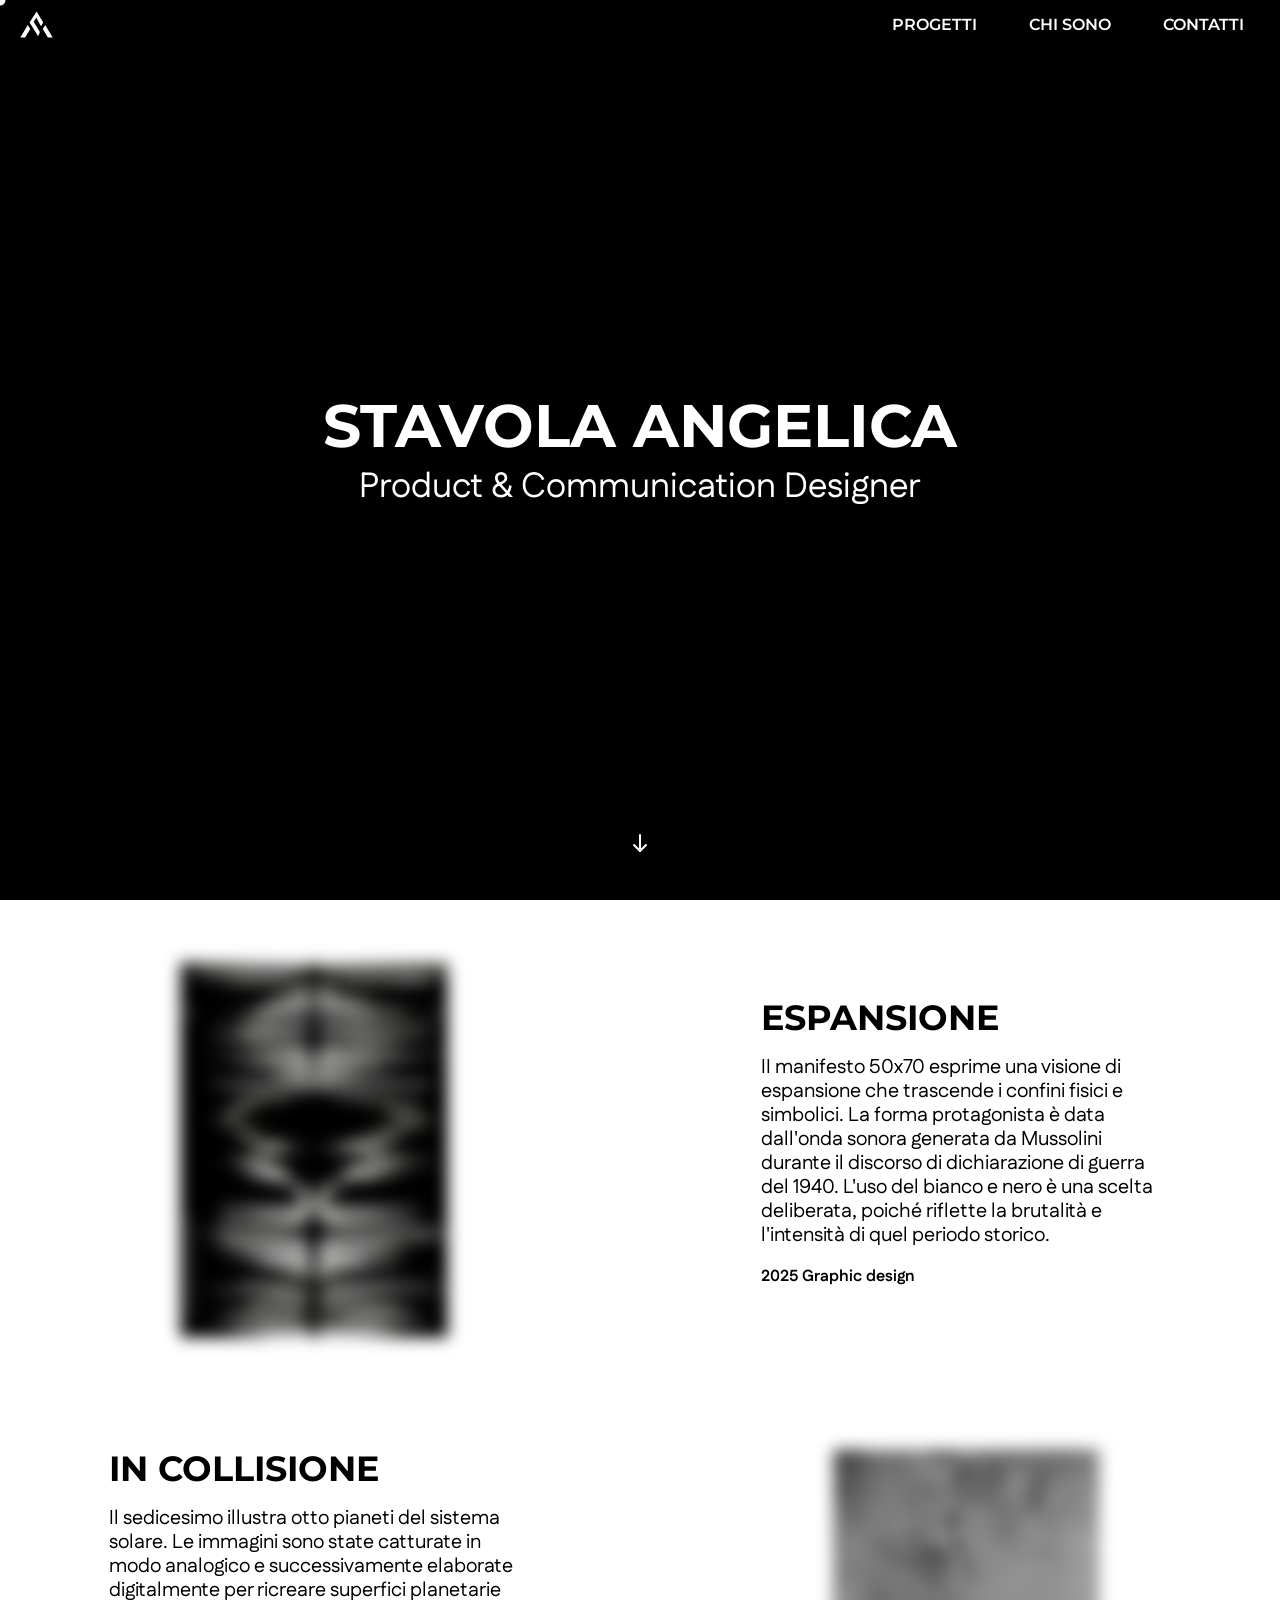
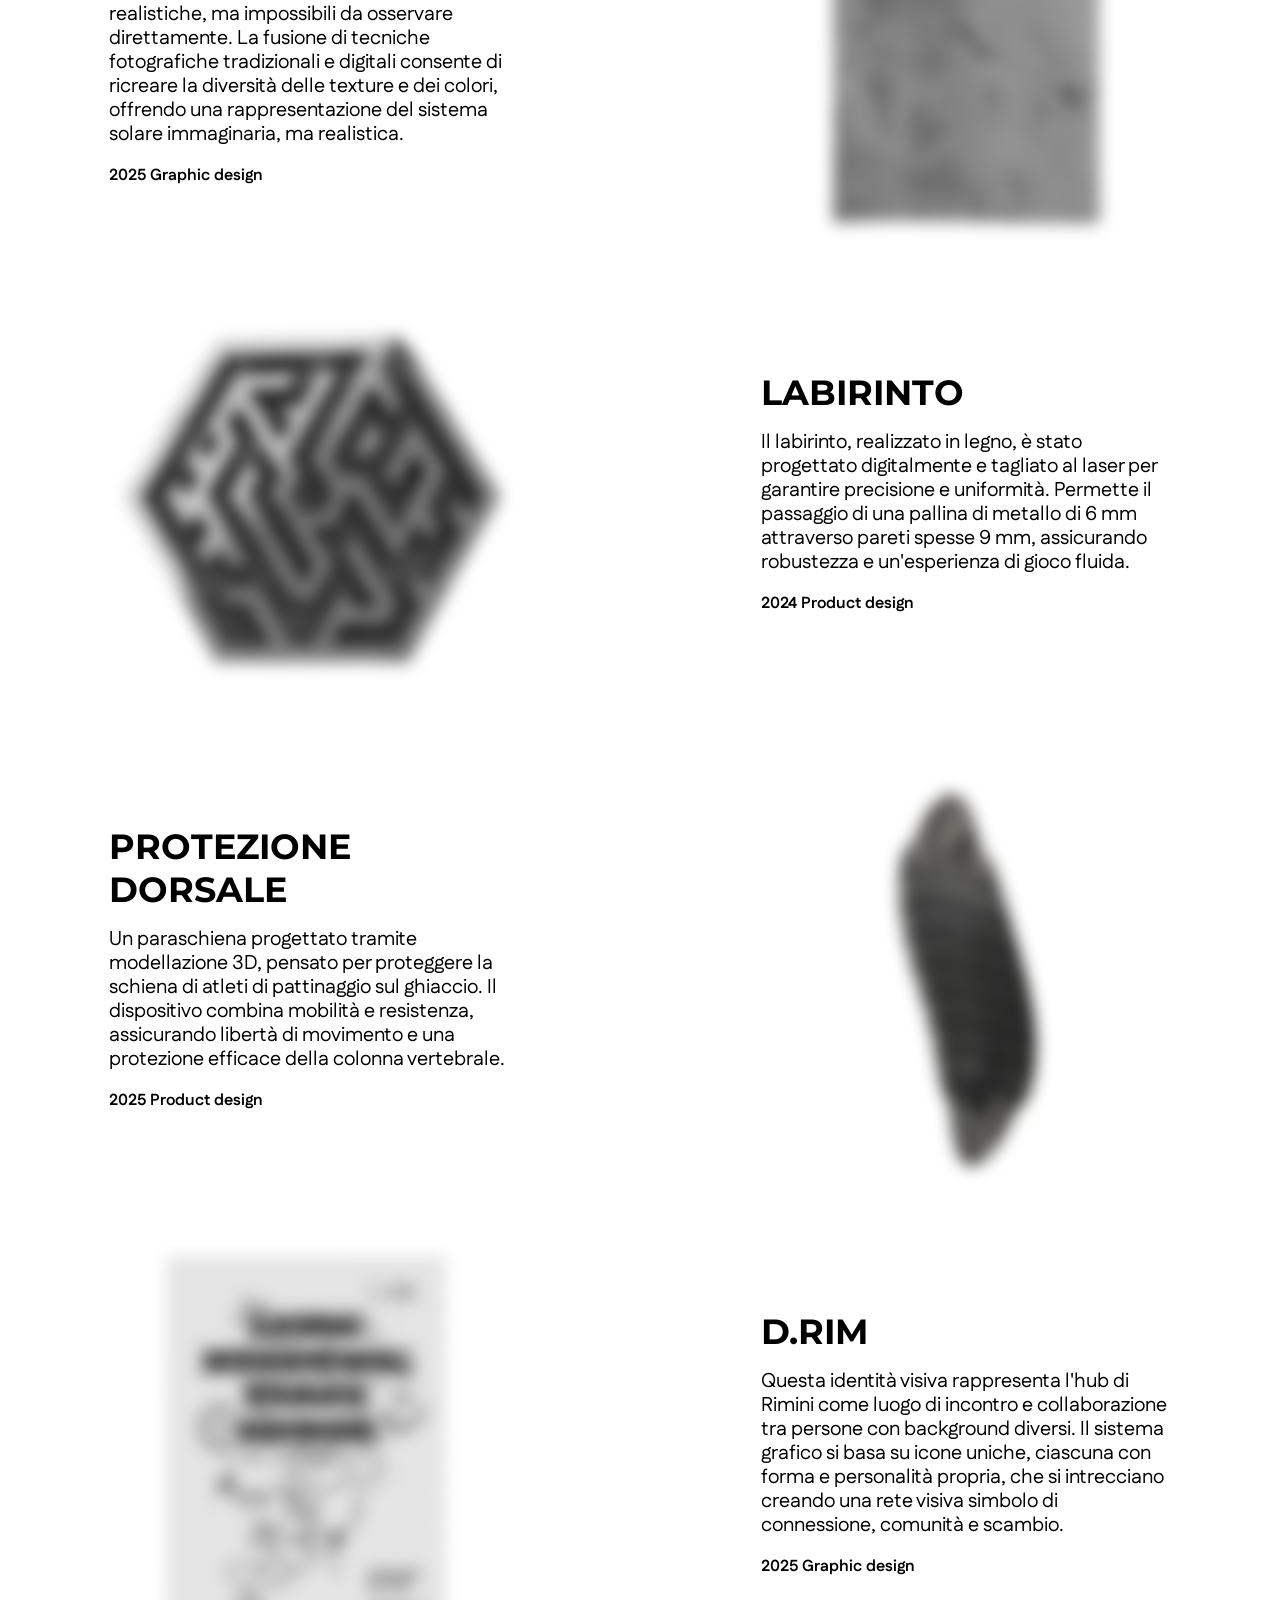
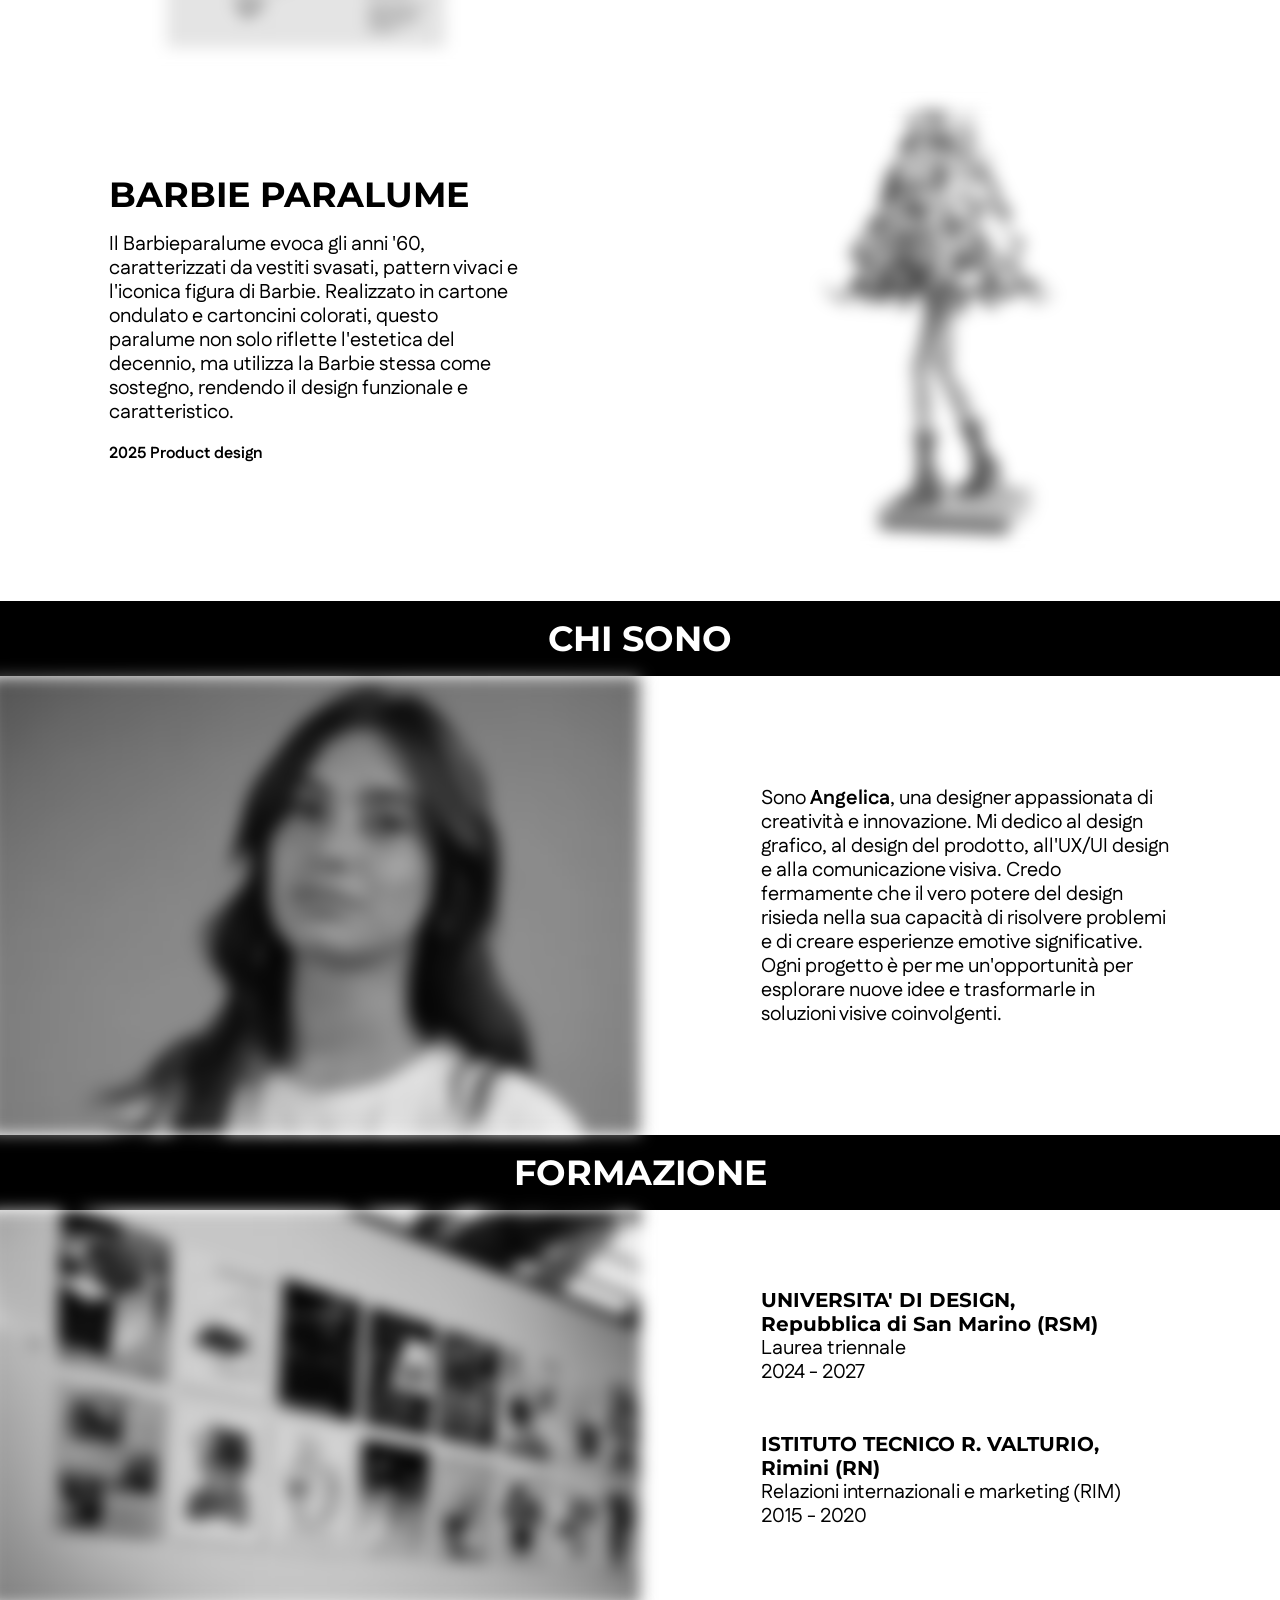
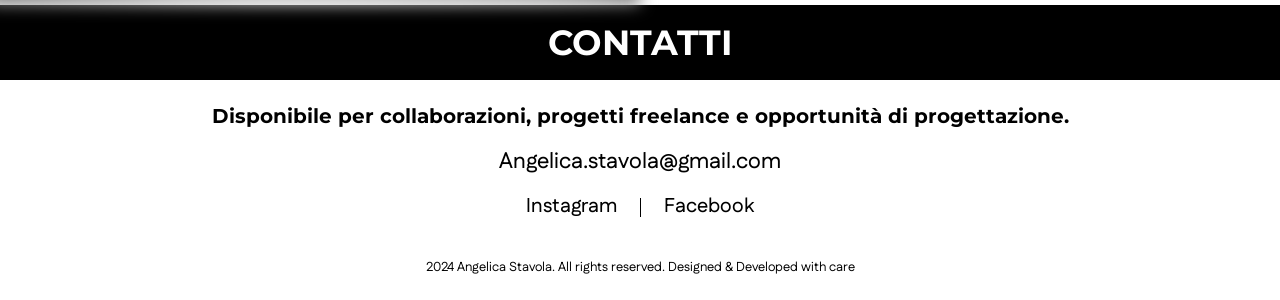
==== index.html @ 61e511a6 "favicon" ====
<!DOCTYPE html>
<html>
<head>
    <title>stavola_angelica_portfolio</title>
    <meta charset="utf-8">

    <!-- collego font -->
     <link href="https://fonts.googleapis.com/css2?family=Montserrat:wght@400;500;600;700&display=swap" rel="stylesheet">
     <link href="https://fonts.googleapis.com/css2?family=Fustat:wght@400;500;600;700&display=swap" rel="stylesheet">


    <!-- bootstrap grid -->
    <link rel="stylesheet" type="text/css" href="bootstrap-grid.css">

    <!-- foglio di stile -->
    <link rel="stylesheet" type="text/css" href="main.css">

    <!-- meta viewport, per settare la larghezza della pagina web tanto larga quanto la larghezza dello schermo del nostro device -->
    <meta name="viewport" content="width=device-width, initial-scale=1">


    <!-- favicon -->
     <link rel="icon" type="image/svg+xml" href="img/favicon.svg">

    
    
</head>
<body>
      
    <!-- HEADER -->
  <header class="header">
    <div class="container-fluid">
      
      <div class="row align-items-center">

        <!-- Colonna sinistra (logo) -->
        <div class="col-1">
           <a href="#home"><img class="logo py-2 ms-2" src="img/logo1.svg" alt="Logo Angelica Stavola"></a>
            </div>

  <!-- Bottone hamburger  -->
<div class="col-auto ms-auto d-lg-none me-3">
  <div class="hamburger" id="hamburger">
    <span></span>
    <span></span>
    <span></span>
  </div>
</div>

        <!-- Colonna destra (menu di navigazione) -->
<div class="col-6 text-end font-size4 ms-auto  nav-menu" id="nav-menu">
  <nav>
    <a href="#progetti" class="nav-link d-block d-lg-inline-block mb-3 mb-lg-0 me-lg-5 me-4">PROGETTI</a>
    <a href="#chi sono" class="nav-link d-block d-lg-inline-block mb-3 mb-lg-0 me-lg-5 me-4">CHI SONO</a>
    <a href="#contatti" class="nav-link d-block d-lg-inline-block me-4">CONTATTI</a>
  </nav>
</div>

  </header>

  <!-- PAGINA INIZIALE -->
  <section id="home">
    <main class="container-fluid ">

       <div class="row background-black position-relative" style="min-height: 100vh; display: flex; align-items: center;">
            
            <div class="col-lg-12 text-center ">
                <h1 class="font-size1">STAVOLA ANGELICA</h1>
                <p class="font-family-fustat font-size2">Product & Communication Designer</p>
            </div>
        </div>

       <a href="#progetti" class="scroll-arrow">
       <img src="img/arrow-down.svg" alt="Scroll down">
       </a>

   </section> 

        <!-- ESPANSIONE MANIFESTO -->

        <section id="progetti">
          <div class="row mt-4 ">
                <div class="col-12 col-lg-6 p-0 ">
                    <img src="img/manifesto_espansione.webp" alt="Immagine manifesto espansione" class="img-fluid animate blur project-img"
                     data-title="ESPANSIONE">
                </div>

                <div class="col-1"></div>

                <div class="col-12 col-lg-4 d-flex flex-column justify-content-center text-start my-4">
                <h2 class="font-family-montserrat font-size2 mb-3 px-4 px-lg-0">ESPANSIONE</h2>

                <p class="font-family-fustat font-size3 text-start px-4 px-lg-0">II manifesto 50x70 esprime una 
                    visione di espansione che trascende i confini fisici e simbolici. 
                    La forma protagonista è data dall'onda sonora generata da Mussolini durante 
                    il discorso di dichiarazione di guerra del 1940. L'uso del bianco e nero è una 
                    scelta deliberata, poiché riflette la brutalità e l'intensità di quel periodo storico.
                   
                </p>
                <br> <h2 class="font-family-fustat font-size4 px-4 px-lg-0 mb-3">2025 Graphic design</h2>

            </div>
            </div>
            
            <!-- COLLISIONE SEDICESIMO -->
            <div class="row align-items-center mt-4">

      

                <div class="col-lg-4 d-flex flex-column justify-content-center text-start order-2 order-md-1 my-4">
                    <h2 class="font-family-montserrat font-size2 mb-3 px-4 px-lg-0 ">IN COLLISIONE</h2>

                    <p class="font-family-fustat font-size3 text-start px-4 px-lg-0">Il sedicesimo illustra otto pianeti del sistema 
                      solare. Le immagini sono state catturate in modo analogico 
                    e successivamente elaborate digitalmente per ricreare superfici planetarie realistiche, ma impossibili 
                    da osservare direttamente. La fusione di tecniche fotografiche tradizionali e digitali consente di
                     ricreare la diversità delle texture e dei colori, offrendo una rappresentazione del sistema solare immaginaria, ma realistica.  </p>
                    <br> <h2 class="font-family-fustat font-size4 px-4 px-lg-0 mb-3 ">2025 Graphic design</h2>
                </div>

                <div class="col-md-1 "></div>

                <div class="col-lg-6 p-0 order-1 order-md-2 ms-auto ">
                    <img src="img/in_collisione.webp" alt="immagine sedicesimo in collisione" class="img-fluid animate blur project-img"
                     data-title="IN COLLISIONE">
                </div>

            </div>

            <!-- LAABIRINTO -->

            <div class="row mt-4 ">
                <div class="col-lg-6 p-0 ">
                    <img src="img/labirinto.webp" alt="Immagine labirinto" class="img-fluid animate blur project-img"
                     data-title="LABIRINTO">
                </div>

                <div class="col-md-1"></div>

                <div class="col-lg-4 d-flex flex-column justify-content-center text-start my-4">
                <h2 class="font-family-montserrat font-size2 mb-3 px-4 px-lg-0">LABIRINTO</h2>

                <p class="font-family-fustat font-size3 text-start px-4 px-lg-0">Il labirinto, realizzato in legno, 
                  è stato progettato digitalmente e tagliato al laser per garantire precisione e uniformità. 
                  Permette il passaggio di una pallina di metallo di 6 mm attraverso pareti spesse 9 mm, 
                  assicurando robustezza e un'esperienza di gioco fluida.
                </p>
                <br> <h2 class="font-family-fustat font-size4 px-4 px-lg-0 mb-3 ">2024 Product design</h2>

            </div>
            </div>
        


            <!-- PROTEZIONE DORSALE -->

            <div class="row align-items-center mt-4">

                

                <div class="col-lg-4 d-flex flex-column justify-content-center text-start order-2 order-md-1 my-4">
                    <h2 class="font-family-montserrat font-size2 mb-3 px-4 px-lg-0">PROTEZIONE DORSALE</h2>

                    <p class="font-family-fustat font-size3 text-start px-4 px-lg-0">Un paraschiena progettato tramite modellazione 3D,
                       pensato per proteggere la schiena di atleti di pattinaggio sul ghiaccio. Il dispositivo combina mobilità e resistenza,
                        assicurando libertà di movimento e una protezione efficace della colonna vertebrale. </p>
                        <br> <h2 class="font-family-fustat font-size4 px-4 px-lg-0 mb-3">2025 Product design</h2>
                </div>

                <div class="col-md-1 "></div>

                <div class="col-lg-6 p-0 order-1 order-md-2 ms-auto ">
                    <img src="img/3d.webp" alt="immagine Protezione dorsale" class="img-fluid animate blur project-img"
                     data-title="PROTEZIONE DORSALE">
                </div>

            </div>

          <!-- DRIM -->

          <div class="row mt-4 ">

                <div class="col-lg-6 p-0 ">
                    <img src="img/drim.webp" alt="Immagine Carlton" class="img-fluid animate blur project-img"
                     data-title="D.RIM">
                </div>

                <div class="col-md-1"></div>

                <div class="col-lg-4 d-flex flex-column justify-content-center text-start my-4">
                <h2 class="font-family-montserrat font-size2 mb-3 px-4 px-lg-0">D.RIM</h2>

                <p class="font-family-fustat font-size3 text-start px-4 px-lg-0">Questa identità visiva rappresenta 
                  l'hub di Rimini come luogo di incontro e collaborazione tra persone con background diversi. 
                  Il sistema grafico si basa su icone uniche, ciascuna con forma e personalità propria, che si 
                  intrecciano creando una rete visiva simbolo di connessione, comunità e scambio.

                </p>
                <br> <h2 class="font-family-fustat font-size4 px-4 px-lg-0 mb-3 ">2025 Graphic design</h2>

            </div>
            </div>

            <!-- BARBIE PARALUME -->

            <div class="row align-items-center mt-4">

                

                <div class="col-lg-4 d-flex flex-column justify-content-center text-start order-md-1 order-2 my-4">
                    <h2 class="font-family-montserrat font-size2 mb-3 px-4 px-lg-0">BARBIE PARALUME</h2>

                    <p class="font-family-fustat font-size3 text-start px-4 px-lg-0 ">Il Barbieparalume evoca gli anni '60, 
                        caratterizzati da vestiti svasati, pattern vivaci e l'iconica figura di Barbie. 
                        Realizzato in cartone ondulato e cartoncini colorati, questo paralume non solo riflette 
                        l'estetica del decennio, ma utilizza la Barbie stessa come sostegno, rendendo il design
                         funzionale e caratteristico.  </p>
                    <br> <h2 class="font-family-fustat font-size4 px-4 px-lg-0 mb-3">2025 Product design</h2>
                </div>

                <div class="col-md-1 "></div>

                <div class="col-lg-6 p-0 order-1 order-md-2 ms-auto">
                    <img src="img/barbie.webp" alt="immagine barbie paralume" class="img-fluid animate blur project-img"
                     data-title="BARBIE PARALUME">
                </div>

            </div>
         
        </section>




       <section id="chi sono">
        <!-- CHI SONO -->
        <div class="row mt-5">
            <div class="col-lg-12 text-center divisore p-3">
                <h2 class="fw-bold font-family-montserrat font-size2">CHI SONO</h2>
            </div>
        </div>

           <!-- TERZA RIGA FOTO PROFILO -->
        <div class="row align-items-center">
            <!-- Immagine a sinistra (6 colonne) -->
            <div class="col-lg-6 p-0">
                <img src="img/foto_portfolio.webp" alt="Foto Angelica" class="img-fluid animate blur">
            </div>

            <!-- Spazio vuoto (1 colonna) -->
            <div class="col-lg-1"></div>

            <!-- Titolo e testo a destra (4 colonne) -->
            <div class="col-md-4 d-flex flex-column justify-content-center  text-start mb-4">
                <p class="font-family-fustat font-size3 mt-4 px-4 px-lg-0"> Sono <strong>Angelica</strong>, una designer appassionata di creatività e innovazione. 
                    Mi dedico al design grafico, al design del prodotto, all'UX/UI design e alla comunicazione visiva. 
                    Credo fermamente che il vero potere del design risieda nella sua capacità di risolvere problemi e di creare
                     esperienze emotive significative. Ogni progetto è per me un'opportunità per esplorare nuove idee e trasformarle 
                     in soluzioni visive coinvolgenti.</p>


            </div>
        </div>


           
            <!--  FORMAZIONE -->
        <div class="row ">
            <div class="col-lg-12 text-center divisore p-3">
                <h2 class="fw-bold font-family-montserrat font-size2">FORMAZIONE</h2>
            </div>
        </div>

        <!-- QUATTORDICESIMA RIGA -->
         
        <div class="row">


            
            <div class="col-lg-6 p-0">
                <img src="img/uni.webp" alt="Immagine Università" class="img-fluid animate blur">
               
            </div>

            <div class="col-md-1"></div>

            <div class="col-md-4 d-flex flex-column justify-content-center my-4">
                <h2 class="font-family-montserrat font-size3 px-4 px-lg-0"> UNIVERSITA' DI DESIGN, <br> Repubblica di San Marino (RSM)</h2>
                <p class="font-family-fustat font-size3 px-4 px-lg-0">Laurea triennale <br> 2024 - 2027</p>

                <h2 class="font-family-montserrat font-size3 mt-5  px-4 px-lg-0">ISTITUTO TECNICO R. VALTURIO,<br> Rimini (RN)
                </h2>
                <p class="font-family-fustat font-size3 px-4 px-lg-0">Relazioni internazionali e marketing (RIM) <br> 2015 - 2020</p>
            </div>
        </div>

        </section>

        <section id="contatti">
        <!-- CONTATTI -->
        <div class="row ">
            <div class="col-lg-12 text-center divisore p-3">
                <h2 class="fw-bold font-family-montserrat font-size2">CONTATTI</h2>
            </div>
        </div>

    <div class="row text-align-center text-center">

        <div class="col-md-12  my-4">
            <h2 class="font-size3 font-family-montserrat px-4 px-lg-0"> Disponibile per collaborazioni, progetti freelance e opportunità di progettazione.</h2>

            <br>   
            <a class="contact-link font-size5 font-family-fustat my-2 px-4 px-lg-0 " href="mailto:angelica.stavola@gmail.com" class="contact-email">Angelica.stavola@gmail.com</a>
            <br>

            <div class="font-size3 my-3">
                <a class="contact-link font-family-fustat" href="https://instagram.com" target="_blank">Instagram</a>
                <span class="mx-3">|</span>
                <a class="contact-link font-family-fustat" href="https://facebook.com" target="_blank">Facebook</a>
            </div>
        </div>
    </div>

    </section>

      <!-- FOOTER -->
    <div class="row text-align-center text-center mb-4 font-family-fustat font-size6">

        <div class="col-12 text-align-center px-4 px-lg-0">
        <p> 2024 Angelica Stavola.  All rights reserved.  Designed & Developed with care</p>
    
        </div> 
    </div>
        
       
         
    </main>



<div id="custom-cursor"></div>

<script>

    // Intersection Observer per animazioni allo scroll
// Aggiungiamo la classe .visible quando l'elemento entra nel viewport
// e la rimuoviamo quando esce

const observer = new IntersectionObserver(
  (entries) => {
    entries.forEach(entry => {
      if (entry.isIntersecting) {
        entry.target.classList.add('visible');
      } else {
        entry.target.classList.remove('visible');
      }
    });
  },
  {
    threshold: 0.1 // Trigger l'osservatore quando il 10% dell'elemento è nel viewport
  }
);

// Seleziona tutti gli elementi con la classe .animate
document.querySelectorAll('.animate').forEach(element => {
  observer.observe(element);
});




// CURSORE PERSONALIZZATO
const cursor = document.getElementById("custom-cursor");
const images = document.querySelectorAll(".project-img");
const links = document.querySelectorAll('a');

// Movimento cursore immediato
document.addEventListener("mousemove", (e) => {
  cursor.style.left = e.clientX + "px";
  cursor.style.top = e.clientY + "px";
});

// Effetto su immagini progetti
images.forEach(img => {
  img.addEventListener("mouseenter", () => {
    cursor.textContent = img.dataset.title;
    cursor.classList.add("project");
  });

  img.addEventListener("mouseleave", () => {
    cursor.classList.remove("project");
    cursor.textContent = "";
  });
});

// MENU HAMBURGER
const hamburger = document.getElementById("hamburger");
const navMenu = document.getElementById("nav-menu");

hamburger.addEventListener("click", () => {
  navMenu.classList.toggle("active");
});




// Chiudo il menu hamburger quando clicco su un link
const navLinks = document.querySelectorAll('.nav-link');

// Itero su tutti i link
navLinks.forEach(link => {
  link.addEventListener('click', () => {
    // Se il menu è aperto (classe active), lo chiudo
    if(navMenu.classList.contains('active')){
      navMenu.classList.remove('active');
    }
  });
});



</script>

</body>
</html>
---- main.css ----
body {
    margin: 0;
}
.header {
    background-color: black;
    color: white;
    font-size: 20px;
    font-family: 'Montserrat', sans-serif;
    font-weight: 600;
    position: fixed;  /* lo rende fisso */
    top: 0;           /* sempre in cima */
    left: 0;
    width: 100%;      /* occupa tutta la larghezza */
    z-index: 1000;    /* sopra tutti gli altri elementi */
}



.nav-link {
    text-decoration: none;
    color: white;
    font-style: montserrat;
}

.background-black {
    background-color: black;
    color: white;
    min-height: 100vh;
    display: flex;
    align-items: center;
    justify-content: flex-start;
}

.background-grey {

    background-color: #f7f7f7;
}

h1 {
    font-family: 'Montserrat', sans-serif;
    font-size: 45px;
}

.font-family-montserrat {
    font-family: 'Montserrat', sans-serif;
}

.font-family-fustat {
    font-family: 'Fustat', sans-serif;
}

.font-size1 {
    font-size: 60px;
}

.font-size2 {
    font-size: 35px;
}


.font-size3 {
    font-size: 20px;
    line-height: 24px;  
}

.font-size4 {
    font-size: 16px;
}

.font-size5 {
    font-size: 22px;
}

.font-size6 {
    font-size: 13px;
}


.logo {
  width: 33px;      /* larghezza fissa */
  height: auto;      /* mantiene le proporzioni */
}

.divisore {

    background-color: black;
    color: white
}





/* ANIMAZIONI IMMAGINI */

    .animate.blur {
                filter: blur(8px);
            }

    .animate.blur.visible {
                opacity: 1;
                filter: blur(0);
            }

     .animate {
                opacity: 0;
                transition: opacity 2s ease, transform .10s ease, filter .5s ease;
            }        






/* LINK NAVIGAZIONE E CONTATTI CON ANIMAZIONI*/

.header .nav-link {
  position: relative;
  text-decoration: none;

}

.header .nav-link::after {
  content: '';
  position: absolute;
  width: 0;
  height: 2px;
  left: 0;
  bottom: -3px;
  background-color: white; /* linea base bianca */
  transition: width 0.6s ease, background-color 0.6s ease;
}


.header .nav-link:hover::after {
  width: 100%; }



.contact-link {
  position: relative;
  text-decoration: none;
  color: black; /* colore dei contatti */
  font-weight: 500;
  transition: color 0.3s ease;
}

.contact-link::after {
  content: '';
  position: absolute;
  width: 0;
  height: 1.9px;
  left: 0;
  bottom: -1px;
  background-color: black; /* linea dei contatti */
  transition: width 1s ease, background-color 1s ease;
}


.contact-link:hover::after {
  width: 100%;
}







/* NASCONDO IL CURSORE DI SISTEMA */
body {
  cursor: none;
}

/* Rimuovo cursore standard sui link */
a {
  cursor: none;
}

/* CURSORE CUSTOM - STATO BASE (SEMPRE VISIBILE) */

#custom-cursor {
  position: fixed;
  top: 0;
  left: 0;
  transform: translate(-50%, -50%);
  pointer-events: none;
  z-index: 9999;

  width: 15px;
  height: 15px;
  border-radius: 50%;
  background: white;
  border: 2px solid black;
  transition: transform 0.15s ease, width 0.15s ease, height 0.15s ease;
  display: flex;
  align-items: center;
  justify-content: center;
  font-family: 'Montserrat', sans-serif;
  font-size: 12px;
  color: white;
  white-space: nowrap;
}


/* CURSORE SU PROGETTO */
#custom-cursor.project {
  width: auto;          /* larghezza adattata al testo */
  height: auto;         /* altezza adattata al testo */
  padding: 6px 12px;    /* piccolo padding attorno al testo */
  border-radius: 20px;  /* leggero bordo arrotondato */
  background: transparent; /* niente cerchio colorato */
  border: none;         /* nessun bordo */
  color: black;         /* colore del testo */
  font-family: 'Montserrat', sans-serif;
  font-size: 14px;
  font-weight: bold;
}


/* CURSORE HAMBURGER */

.hamburger {
  width: 28px;
  height: 20px;
  display: flex;
  flex-direction: column;
  justify-content: space-between;
  cursor: none; /* mantiene il tuo cursore custom */
}

.hamburger span {
  height: 2px;
  width: 100%;
  background: white;
  display: block;
  transition: all 0.3s ease;
}

/* MENU MOBILE */
@media (max-width: 991px) {

  .nav-menu {
    position: absolute;
    top: 100%;
    left: 0;
    right: 0;
    width: 100vw;

    margin: 0;
    padding: 30px 0;

    background: black;
    text-align: center;
    display: none;
  }

  .nav-menu.active {
    display: block;
  }
}

/* SCROLL SPAZIO PER NAVIGAZIONE */

section {
  scroll-margin-top: 30px;
}


/* FRECCIA SCROLL DOWN */
.scroll-arrow {
  position: absolute;
  bottom: 45px;   /* distanza dal fondo */
  left: 50%;      /* centro orizzontale */
  transform: translateX(-50%);
  cursor: none;   /* mantiene il cursore custom */
  transition: opacity 0.3s ease;
}

.scroll-arrow img {
  width: 24px;   /* dimensione coerente con il layout */
  height: auto;
}







/* VERSIONE MOBILE */

@media (max-width: 768px) {

  /* Nascondo il cursore custom su mobile */
  #custom-cursor {
    display: none;
  }

  /* Riduco la dimensione dei testi principale */
  .font-size1 {
    font-size: 31px; /* prima era 60px */
    line-height: 1.2;
  } 
    

  .font-size2 {
    font-size: 24px; /* prima era 35px */
    
  }

  .font-size3 {
    font-size: 17px; /* prima era 18px */
    line-height: 22px;  
  }

/* stringo lo scherm nero iniziale */
    #home .background-black {
        min-height: 80vh; /* o 70vh se vuoi ancora più compatto */
        display: flex;
        flex-direction: column;
        justify-content: center;
    }

   
/* Rimuovo l'animazione della sottolineatura sui link nav e contatti */
    .header .nav-link::after,
    .contact-link::after {
        display: none;
    }

/* Nav link: cambia solo il colore del testo */
  .nav-link:active {
      color: #292929; /* colore del testo al tocco */
      background-color: transparent; /* niente sfondo */
      border-radius: 0; /* niente bordi arrotondati */
      padding: 0; /* mantiene il padding originale */
  }

  /* Contact link: cambia lo sfondo */
  .contact-link:active {
      background-color: #e0e0e0; /* grigio chiaro */
      color: #000; /* colore testo leggibile */
      border-radius: 8px; /* bordi arrotondati */
      padding: 4px 8px; /* padding per evidenziare lo sfondo */
  }
}
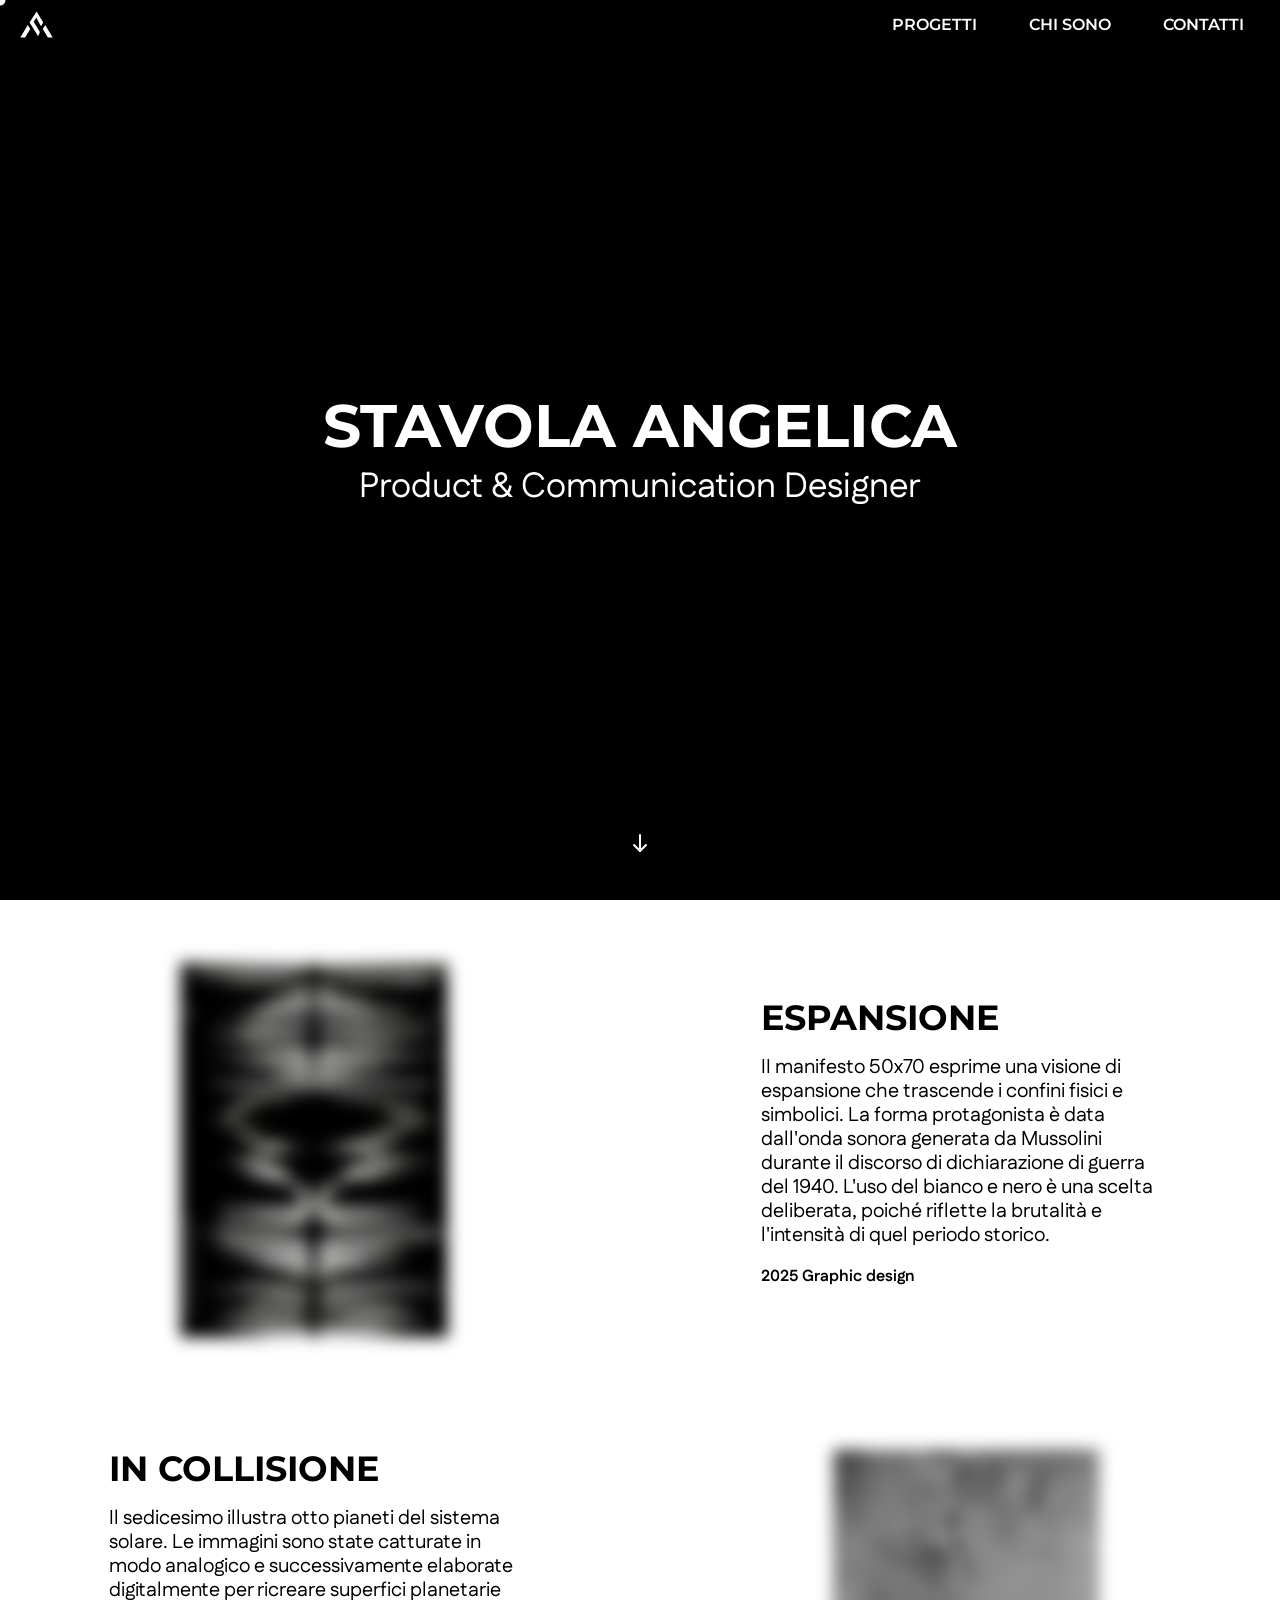
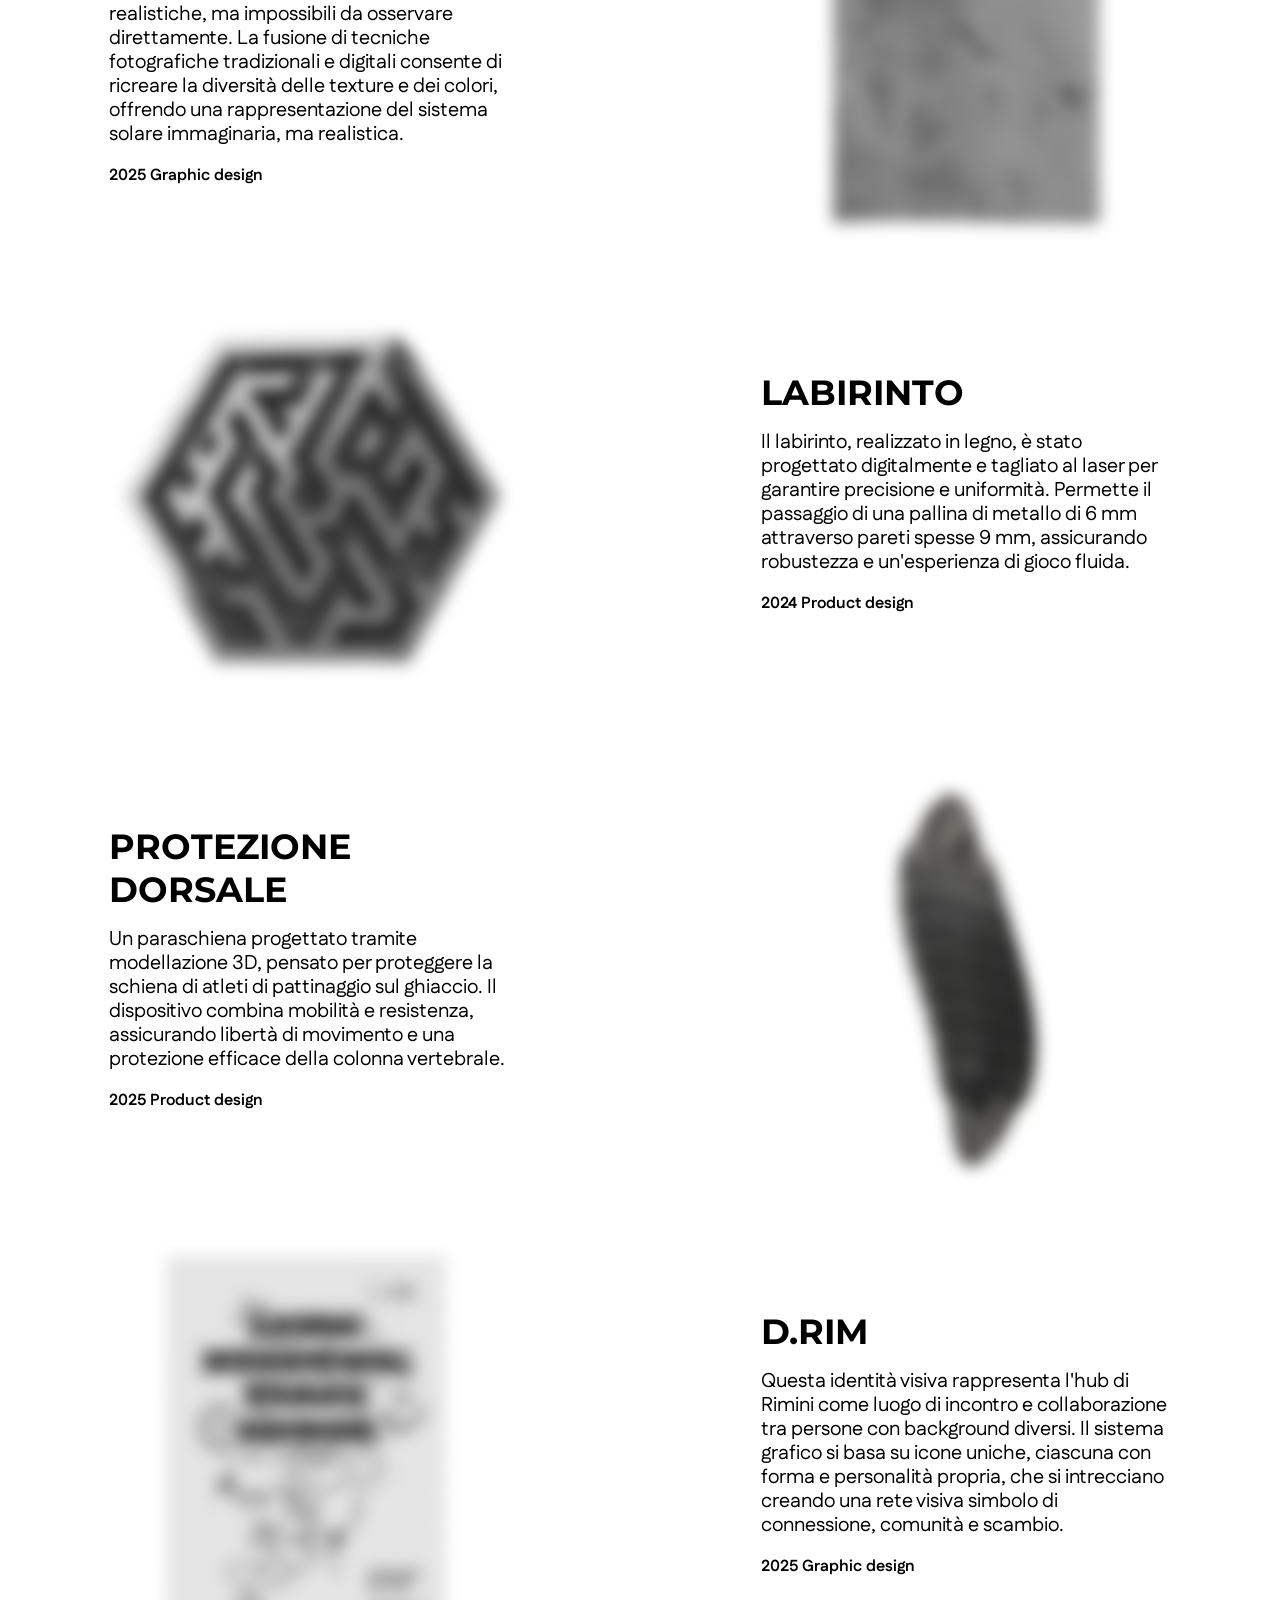
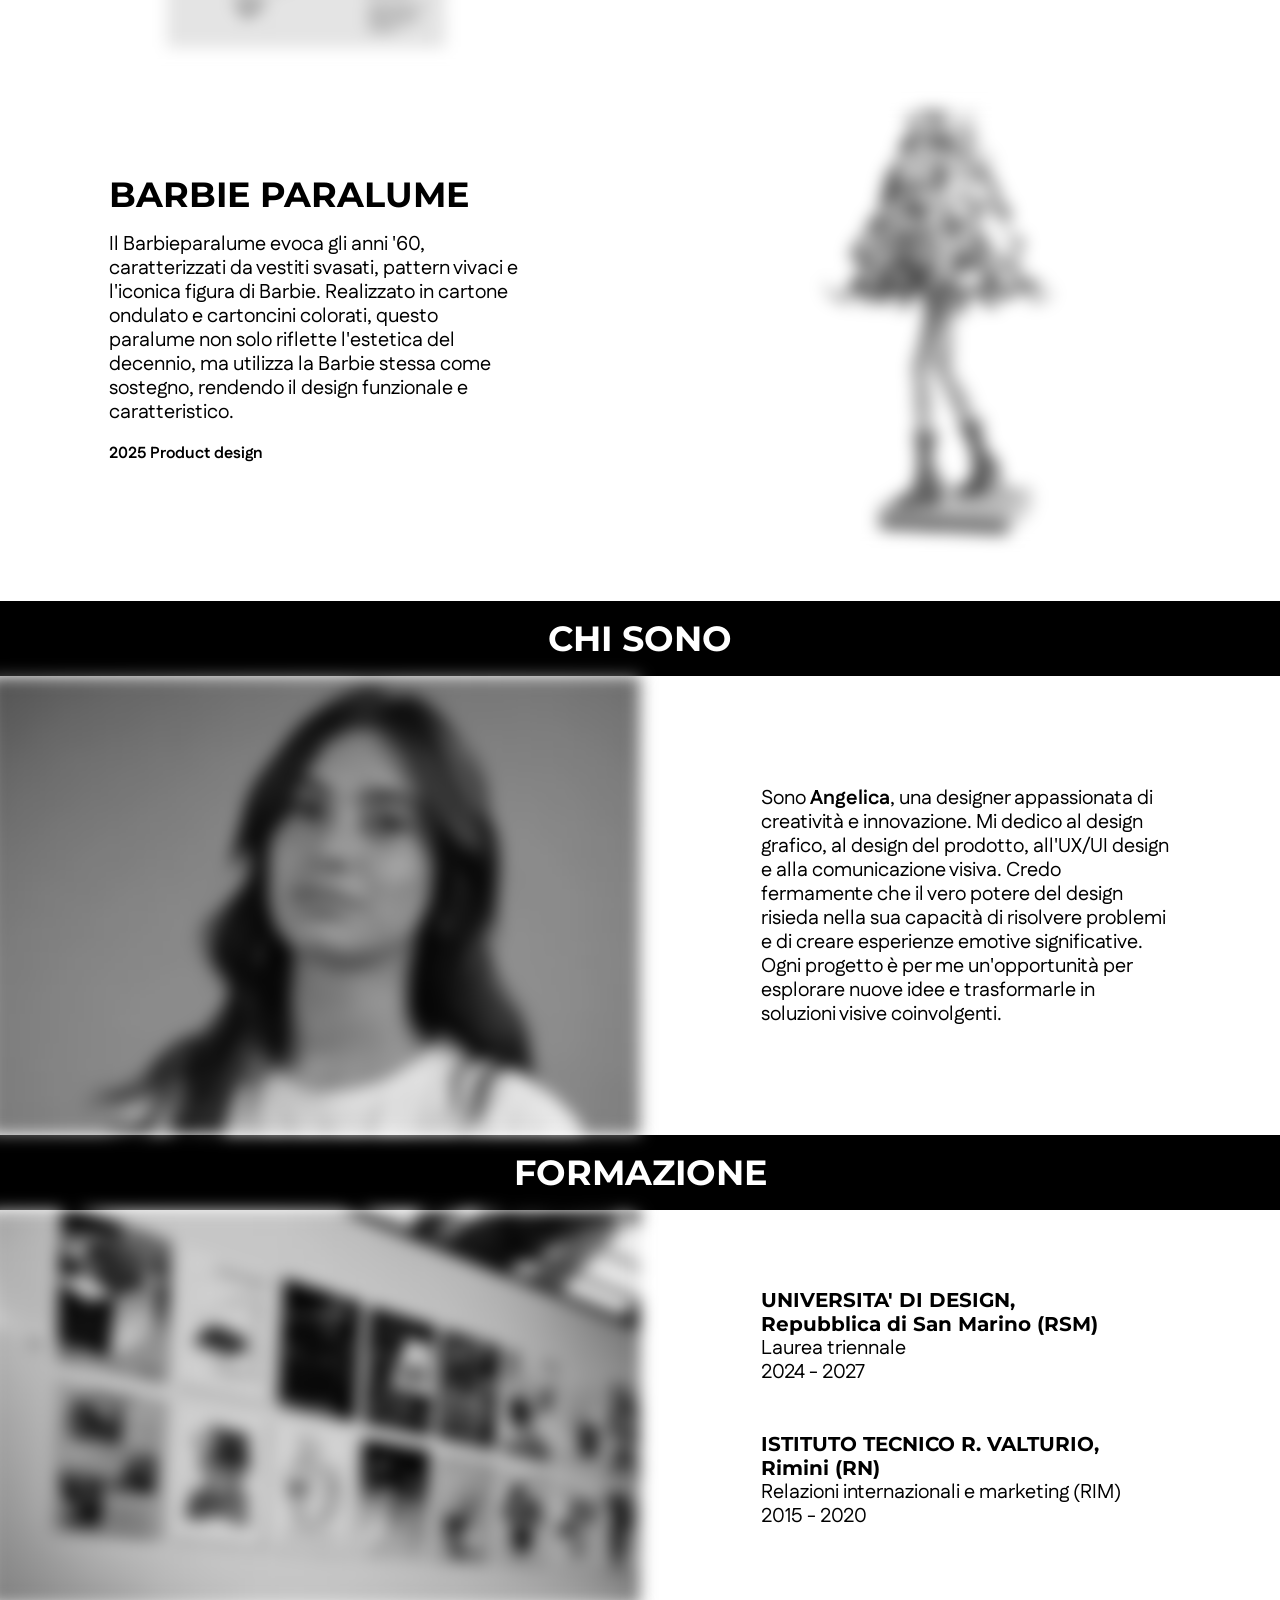
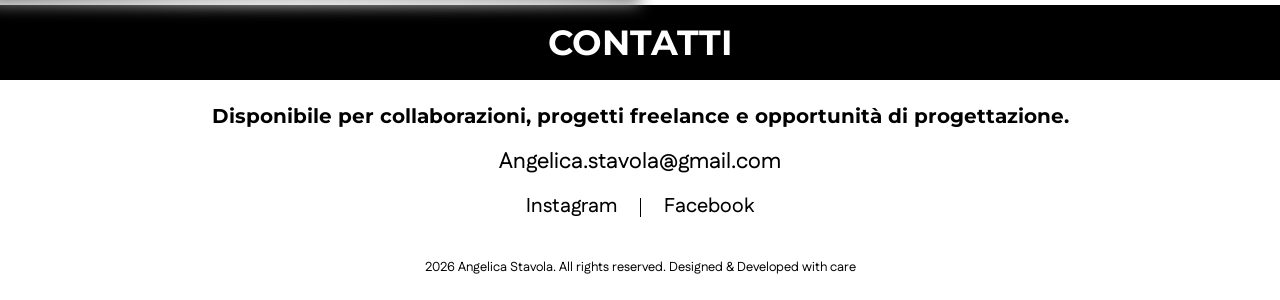
==== commit cb5f21c9: "Update index.html" ====
--- a/index.html
+++ b/index.html
@@ -22,7 +22,7 @@
 
 
     <!-- favicon -->
-     <link rel="icon" type="image/svg+xml" href="img/favicon.svg">
+     <link rel="icon" type="image/svg+xml" href="img/favicon.ico">
 
     
     
@@ -329,7 +329,7 @@
     <div class="row text-align-center text-center mb-4 font-family-fustat font-size6">
 
         <div class="col-12 text-align-center px-4 px-lg-0">
-        <p> 2024 Angelica Stavola.  All rights reserved.  Designed & Developed with care</p>
+        <p> 2026 Angelica Stavola.  All rights reserved.  Designed & Developed with care</p>
     
         </div> 
     </div>
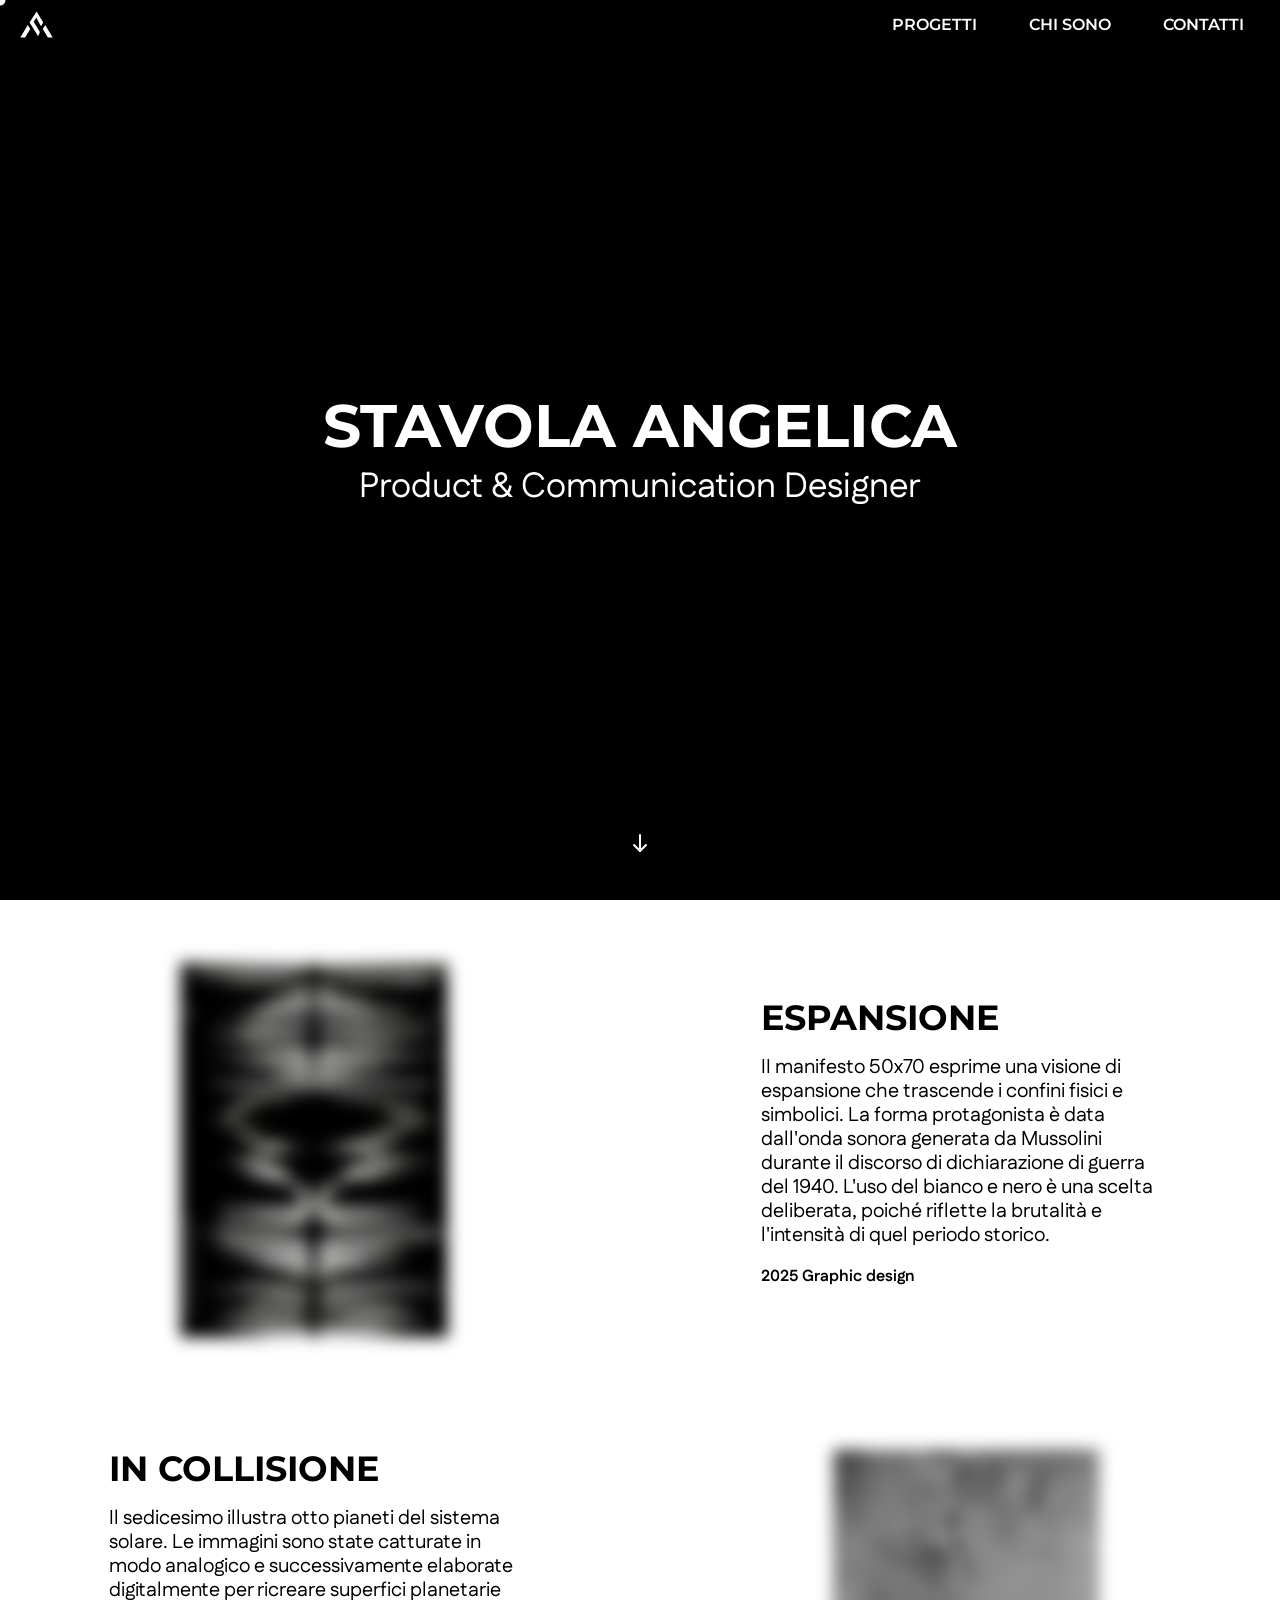
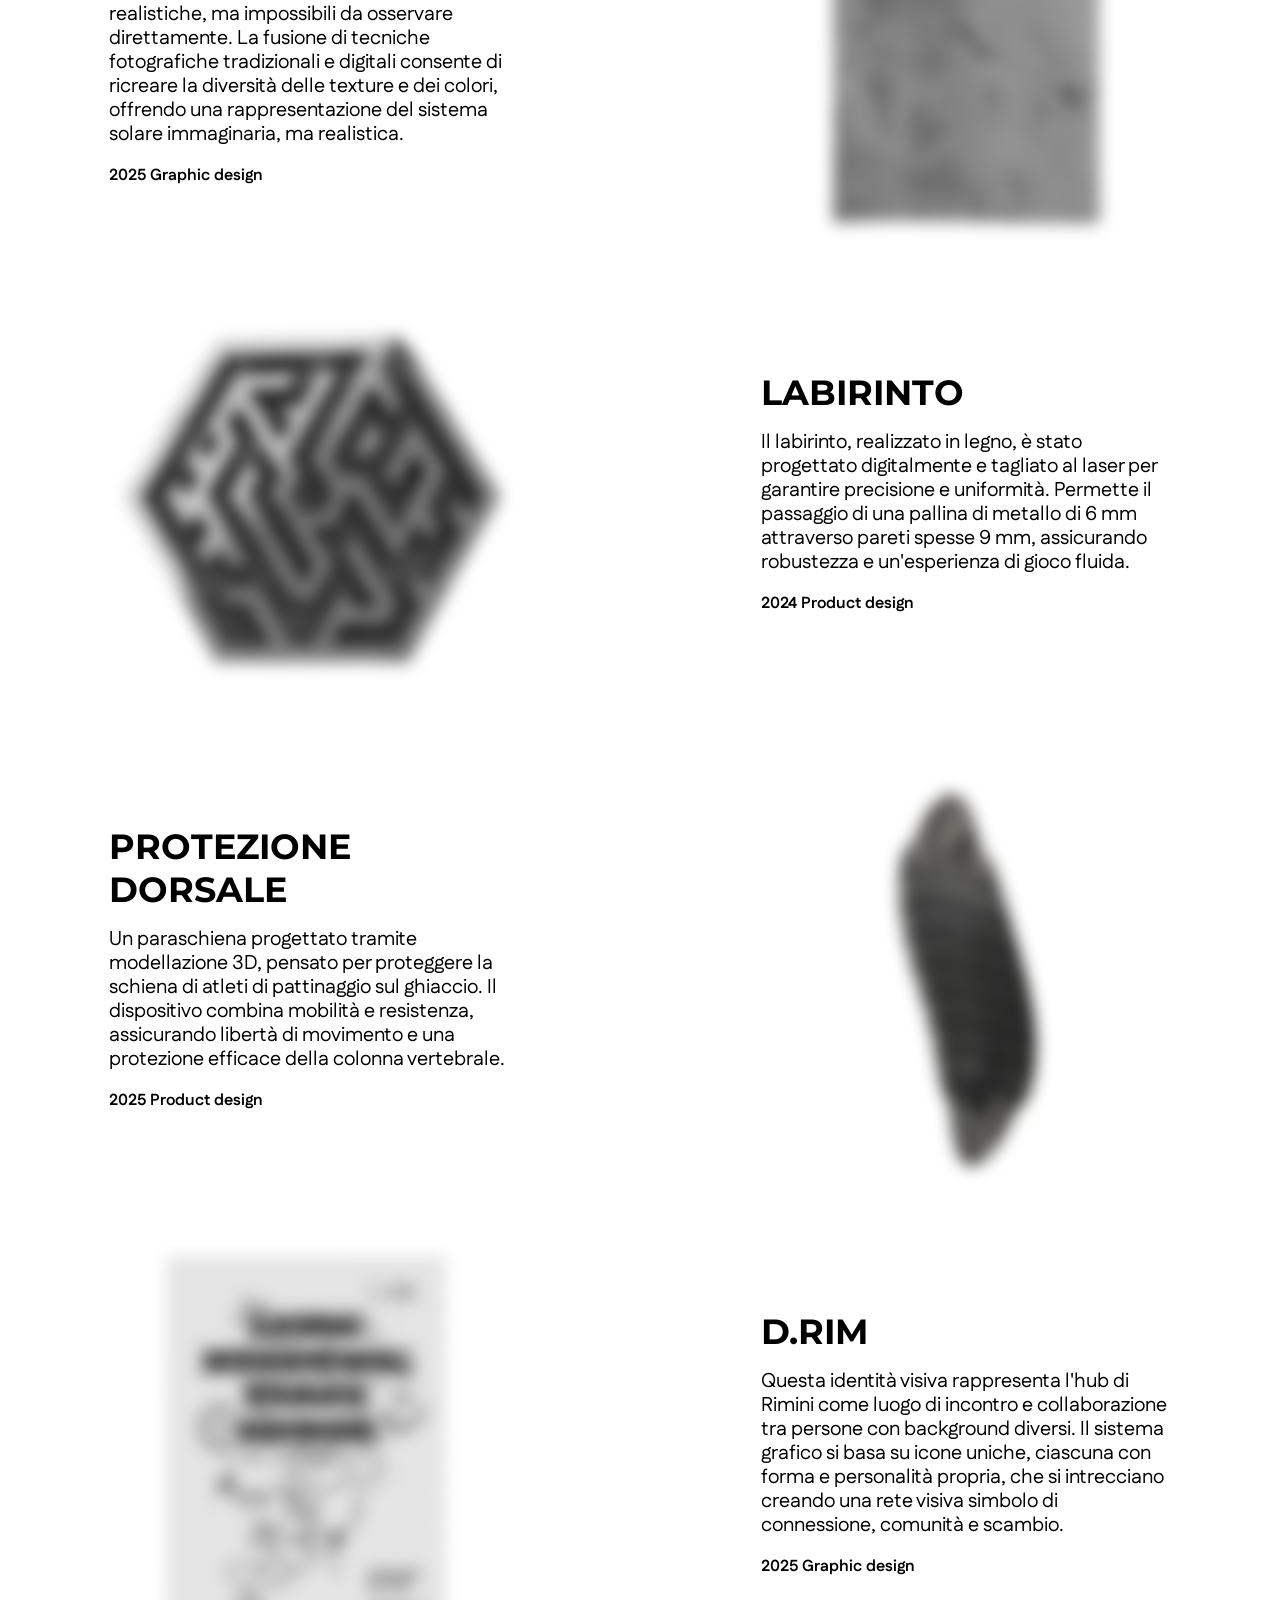
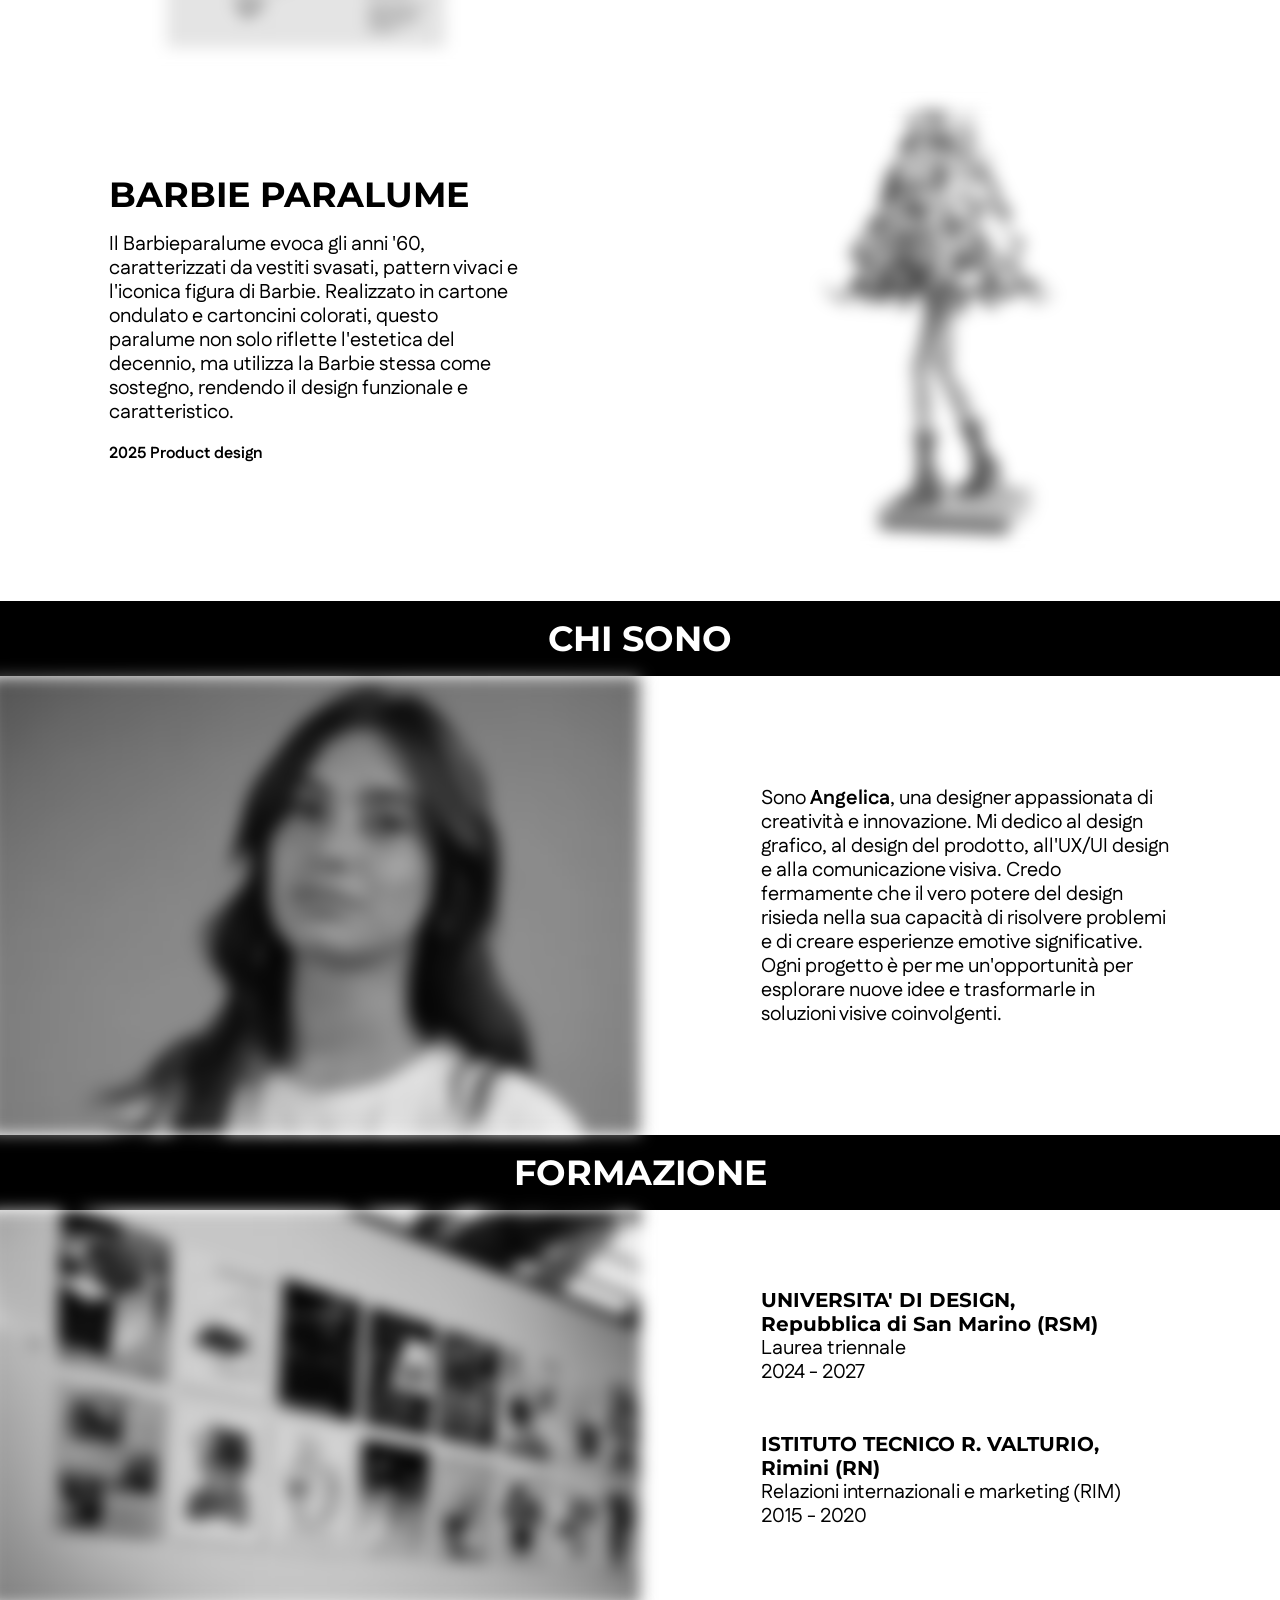
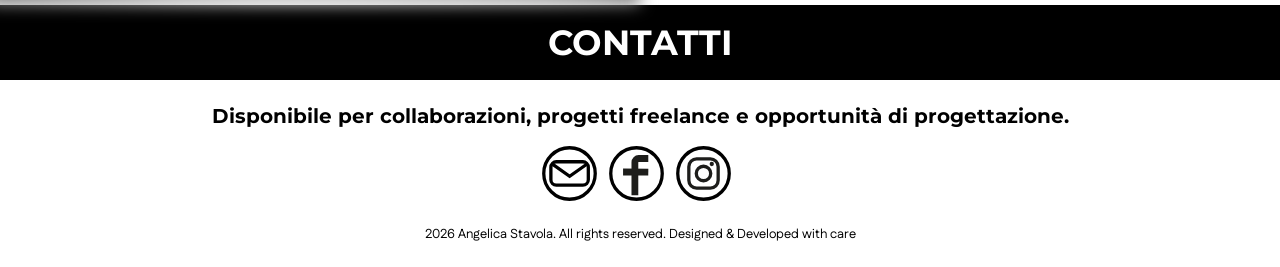
==== commit 6a0211d3: "ultime modiche" ====
--- a/index.html
+++ b/index.html
@@ -3,8 +3,10 @@
 <!DOCTYPE html>
 <html>
 <head>
-    <title>stavola_angelica_portfolio</title>
+    <title>stavola_angelica_portfolio_designer</title>
     <meta charset="utf-8">
+
+    
 
     <!-- collego font -->
      <link href="https://fonts.googleapis.com/css2?family=Montserrat:wght@400;500;600;700&display=swap" rel="stylesheet">
@@ -22,7 +24,7 @@
 
 
     <!-- favicon -->
-     <link rel="icon" type="image/svg+xml" href="img/favicon.ico">
+     <link rel="icon" type="image/x-icon" href="img/favicon.ico">
 
     
     
@@ -312,14 +314,16 @@
             <h2 class="font-size3 font-family-montserrat px-4 px-lg-0"> Disponibile per collaborazioni, progetti freelance e opportunità di progettazione.</h2>
 
             <br>   
-            <a class="contact-link font-size5 font-family-fustat my-2 px-4 px-lg-0 " href="mailto:angelica.stavola@gmail.com" class="contact-email">Angelica.stavola@gmail.com</a>
-            <br>
-
-            <div class="font-size3 my-3">
-                <a class="contact-link font-family-fustat" href="https://instagram.com" target="_blank">Instagram</a>
-                <span class="mx-3">|</span>
-                <a class="contact-link font-family-fustat" href="https://facebook.com" target="_blank">Facebook</a>
-            </div>
+
+          <a href="mailto:angelica.stavola@gmail.com" class="social-icon me-2">
+            <img src="img/email.svg" alt="email" width="55" height="55">
+          </a>
+          <a href="https://facebook.com" target="_blank" class="social-icon me-2">
+            <img src="img/facebook.svg" alt="facebook" width="55" height="55">
+          </a>
+          <a href="https://instagram.com" target="_blank" class="social-icon me-2">
+             <img src="img/instagram.svg" alt="instagram" width="55" height="55">
+          </a>
         </div>
     </div>
 
--- a/main.css
+++ b/main.css
@@ -176,6 +176,7 @@
 /* Rimuovo cursore standard sui link */
 a {
   cursor: none;
+  text-decoration: none;
 }
 
 /* CURSORE CUSTOM - STATO BASE (SEMPRE VISIBILE) */
@@ -347,3 +348,11 @@
   }
 }
 
+.social-icon img {
+  transition: filter 0.3s ease, transform 0.3s ease;
+}
+/* Cambia colore quando passi sopra */
+.social-icon:hover img {
+  filter: hue-rotate(200deg) brightness(1.2);
+  transform: scale(1.1);
+}
